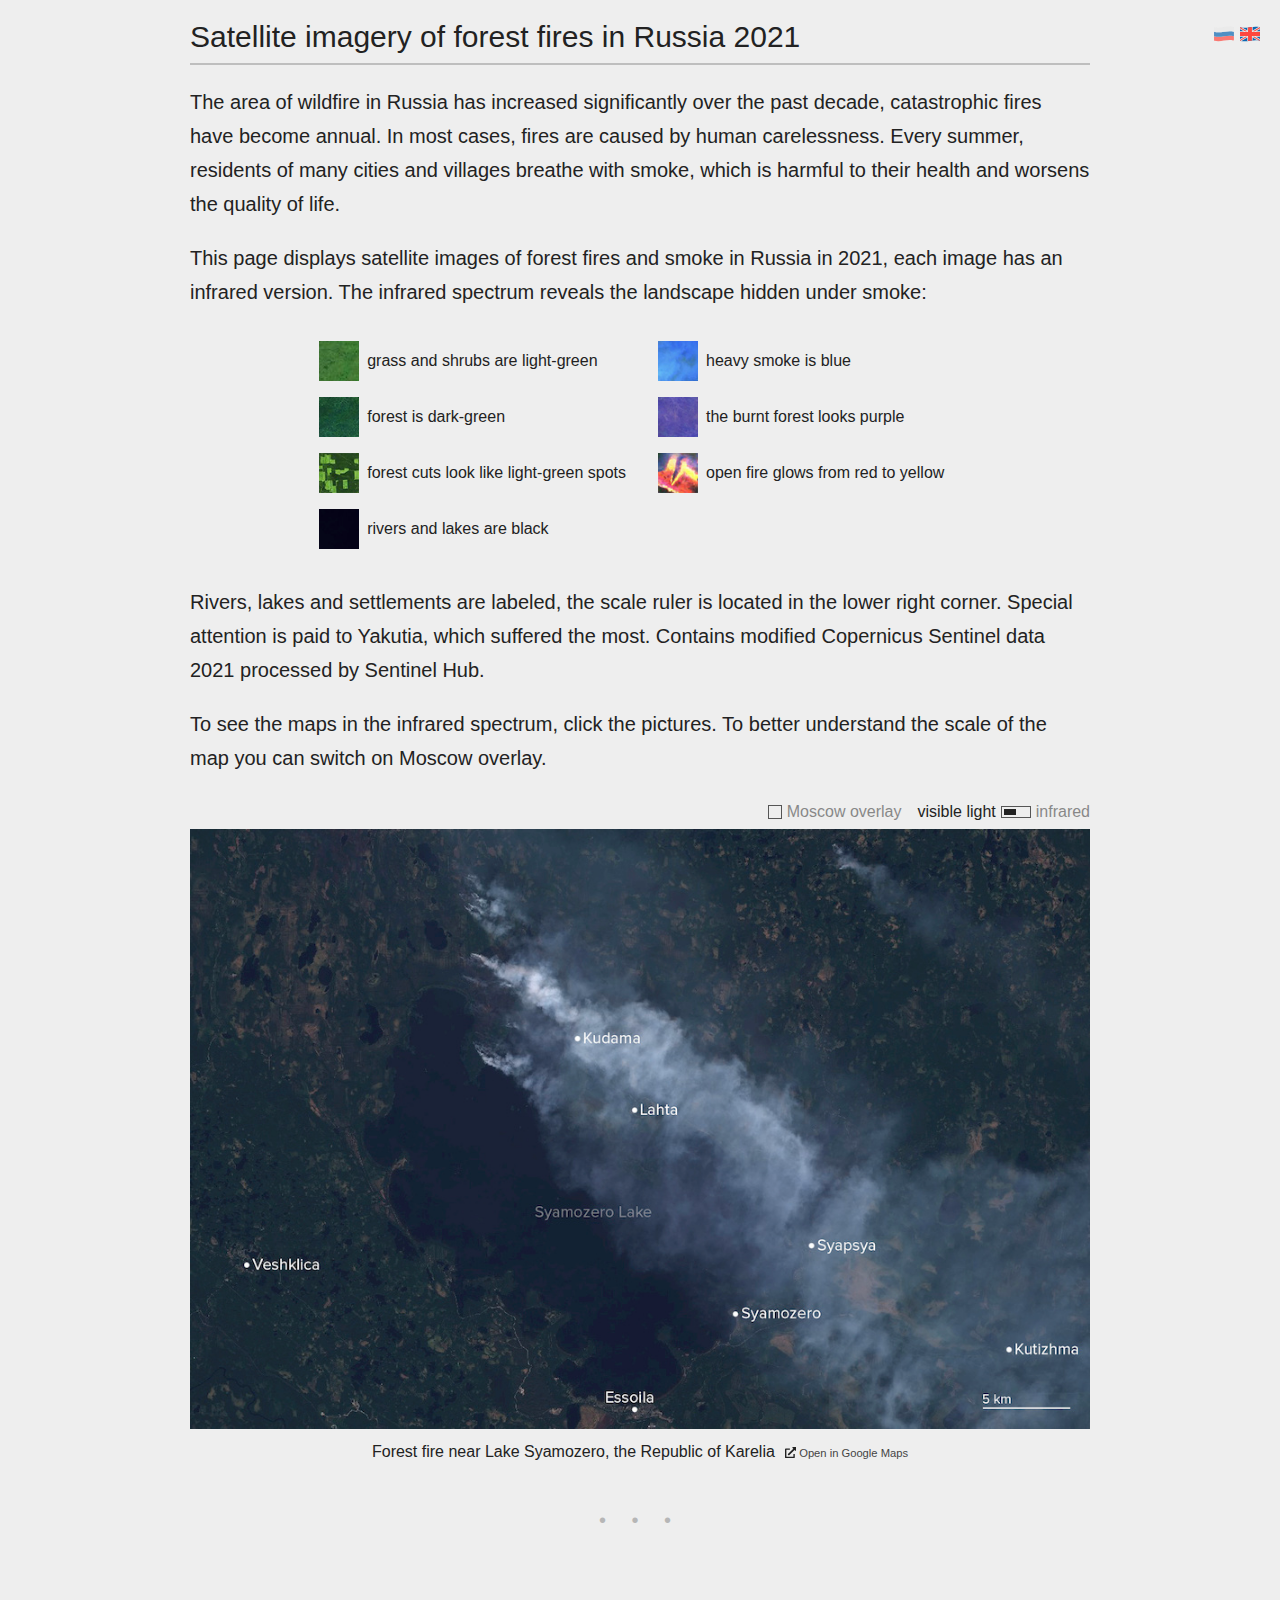
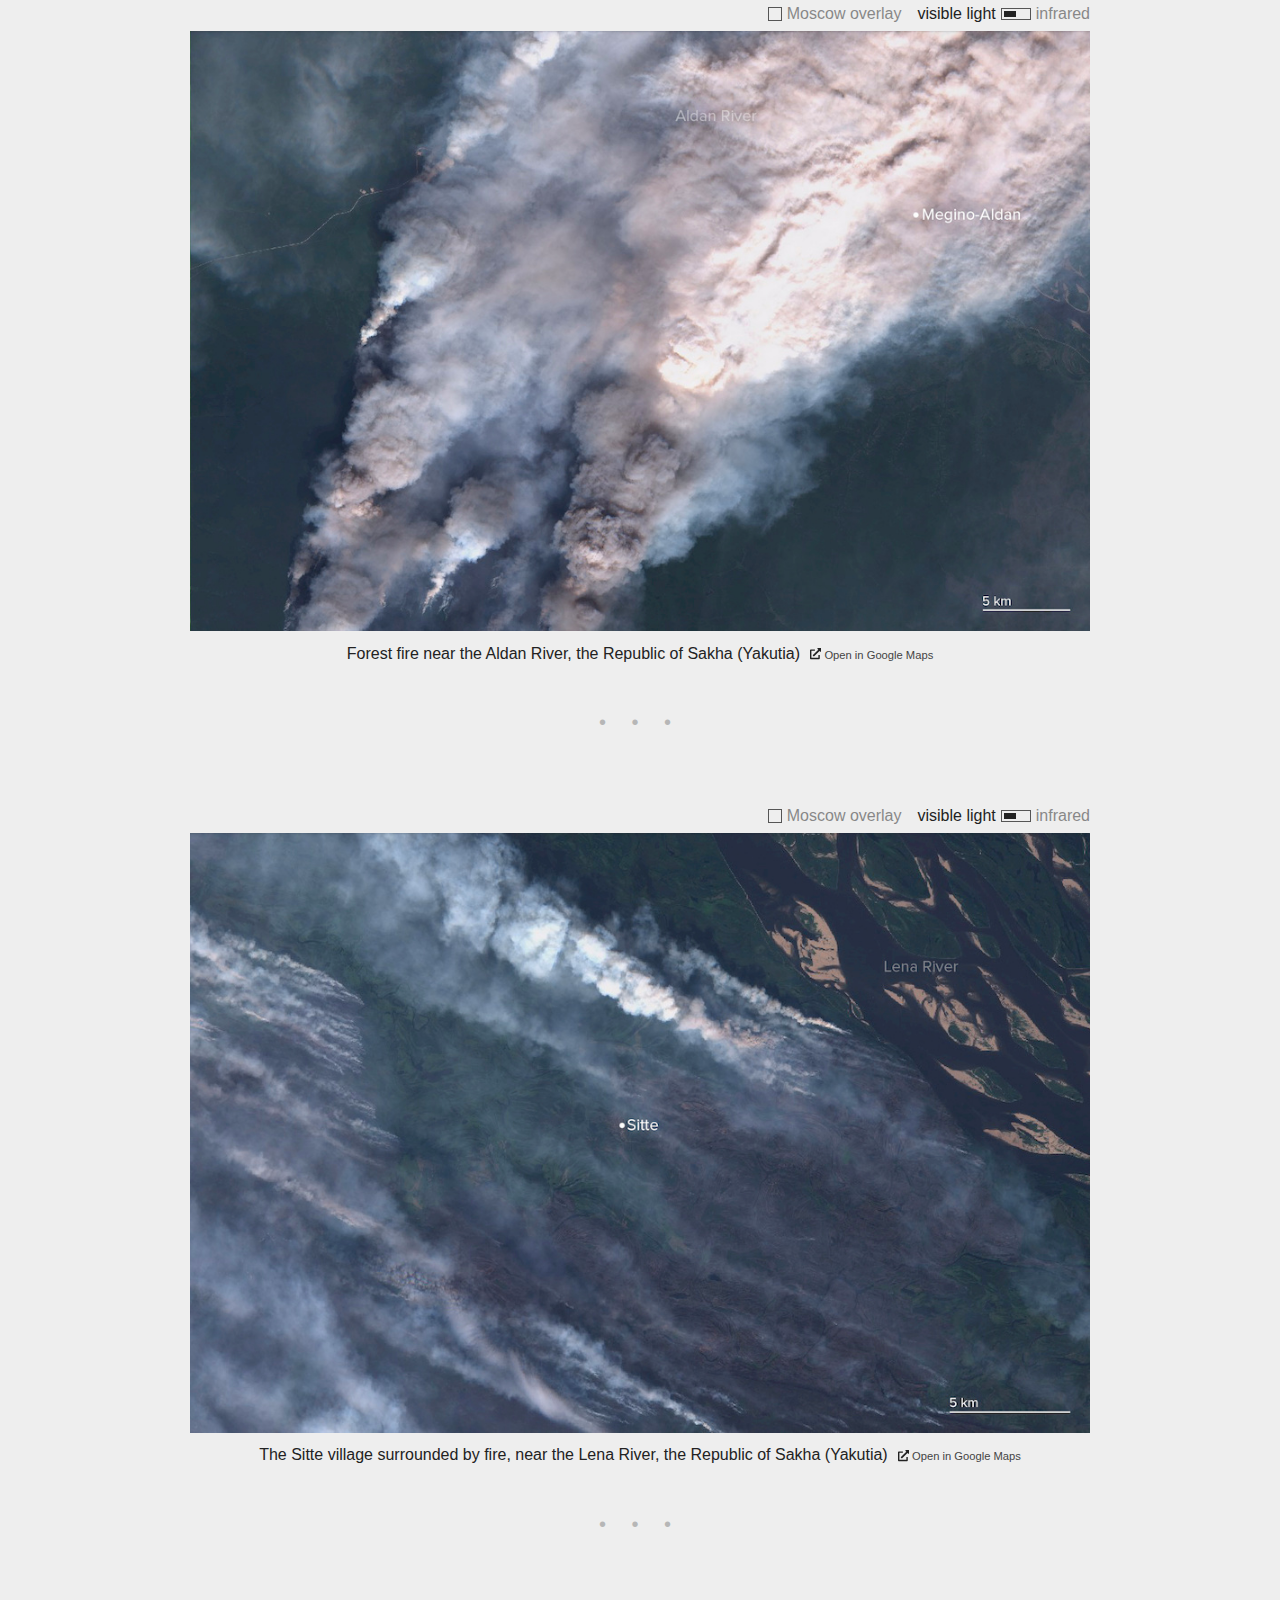
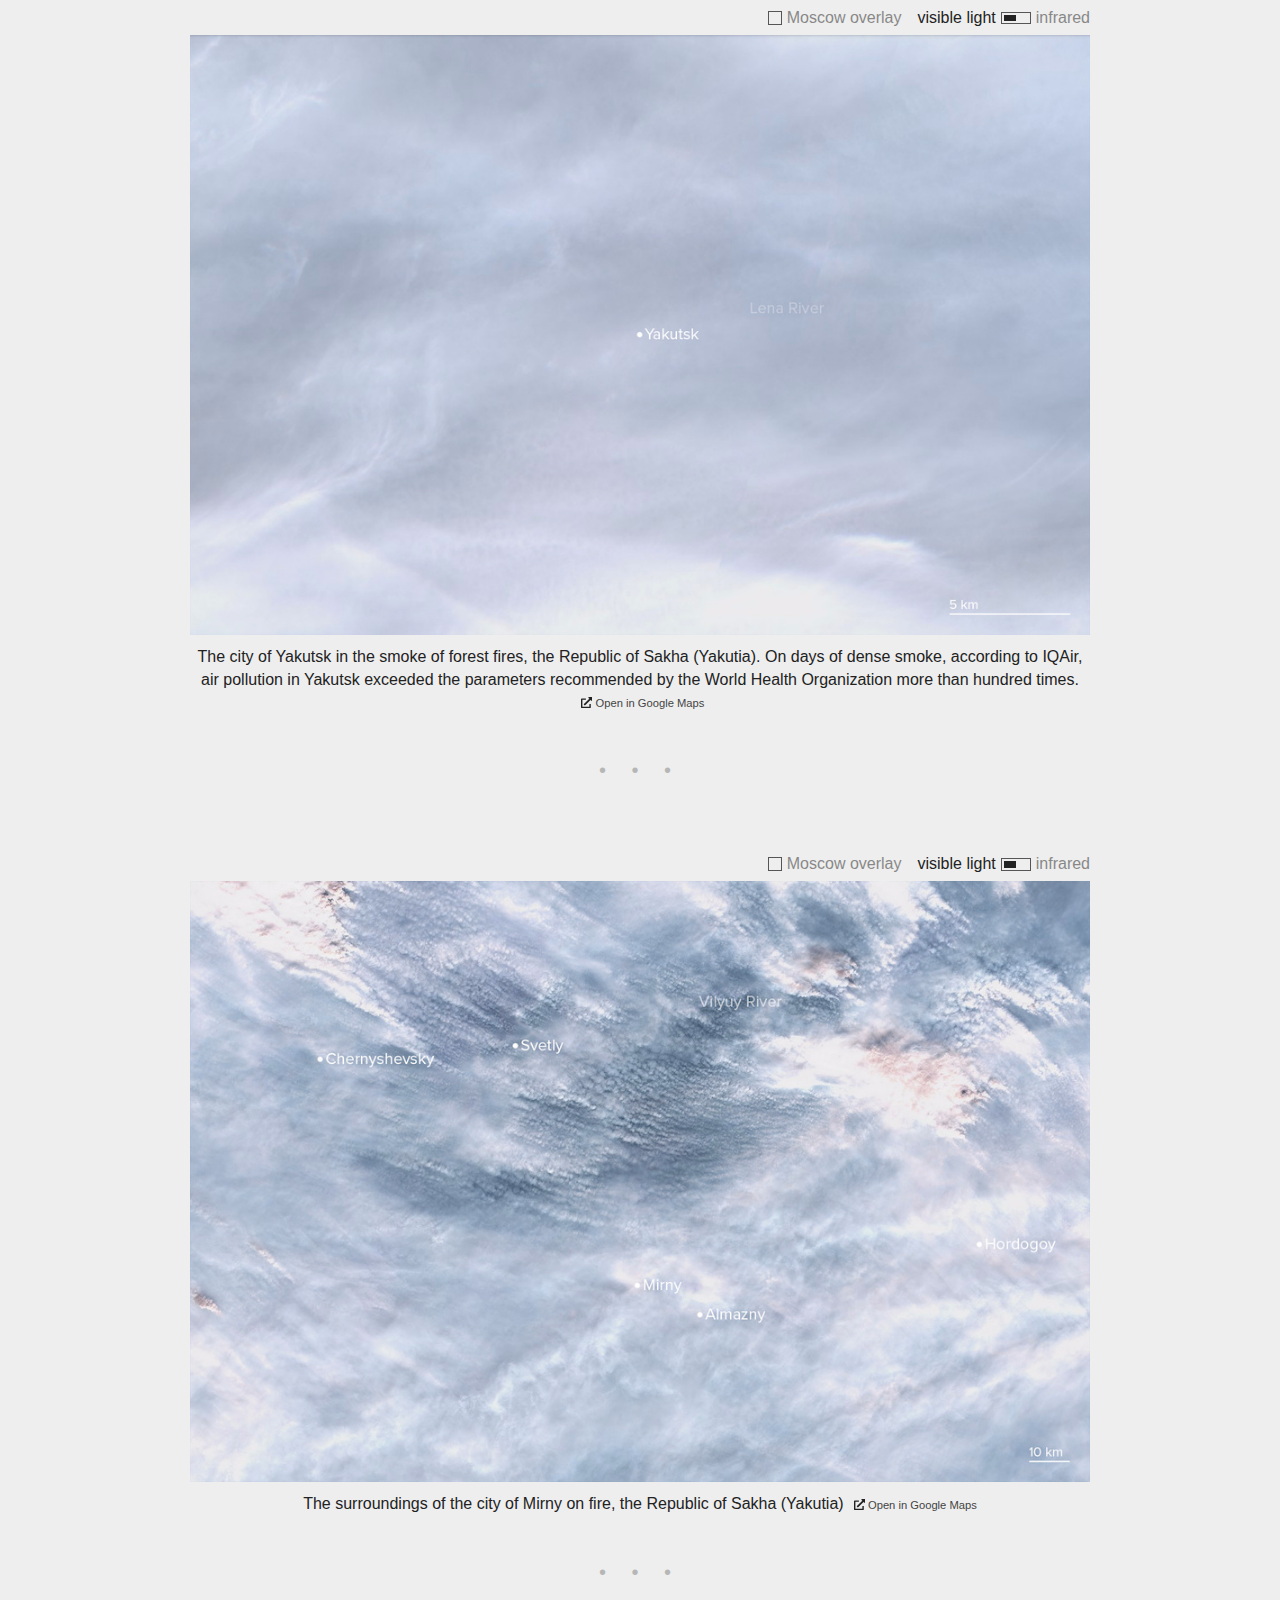
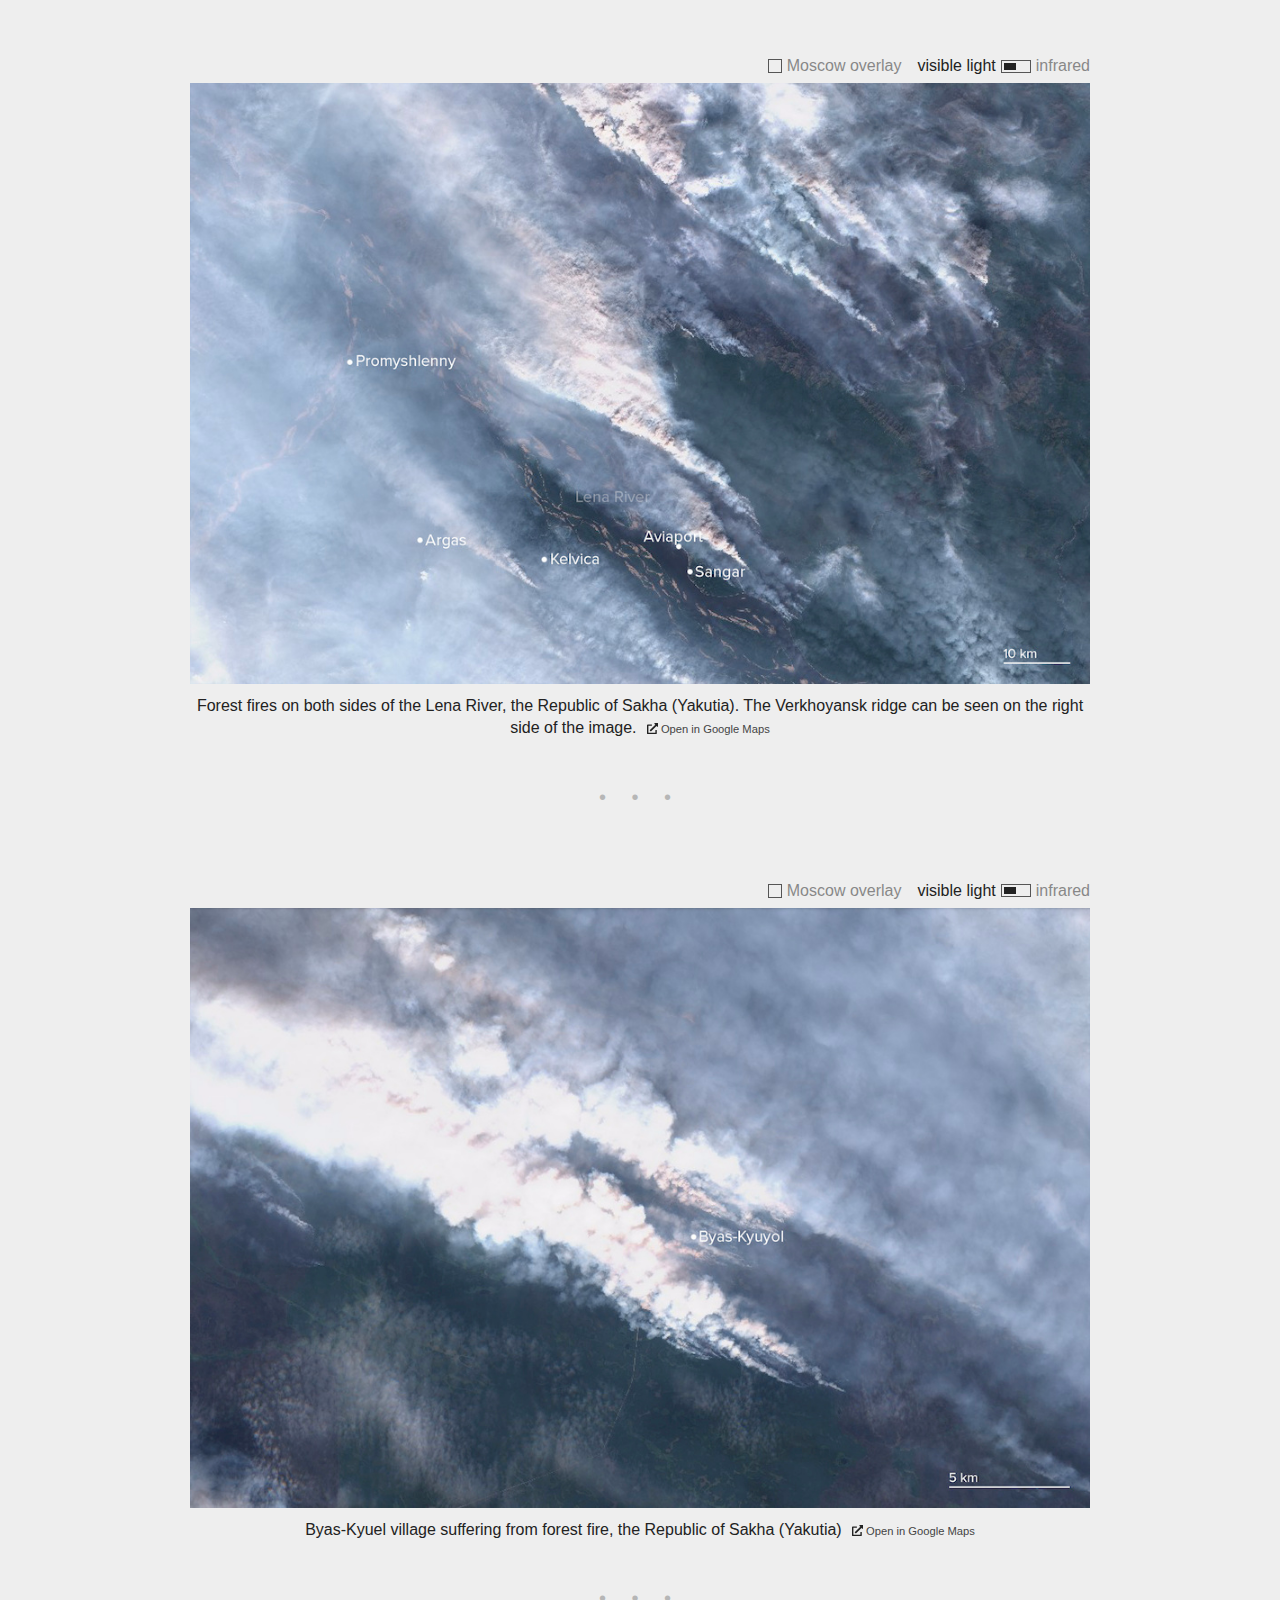
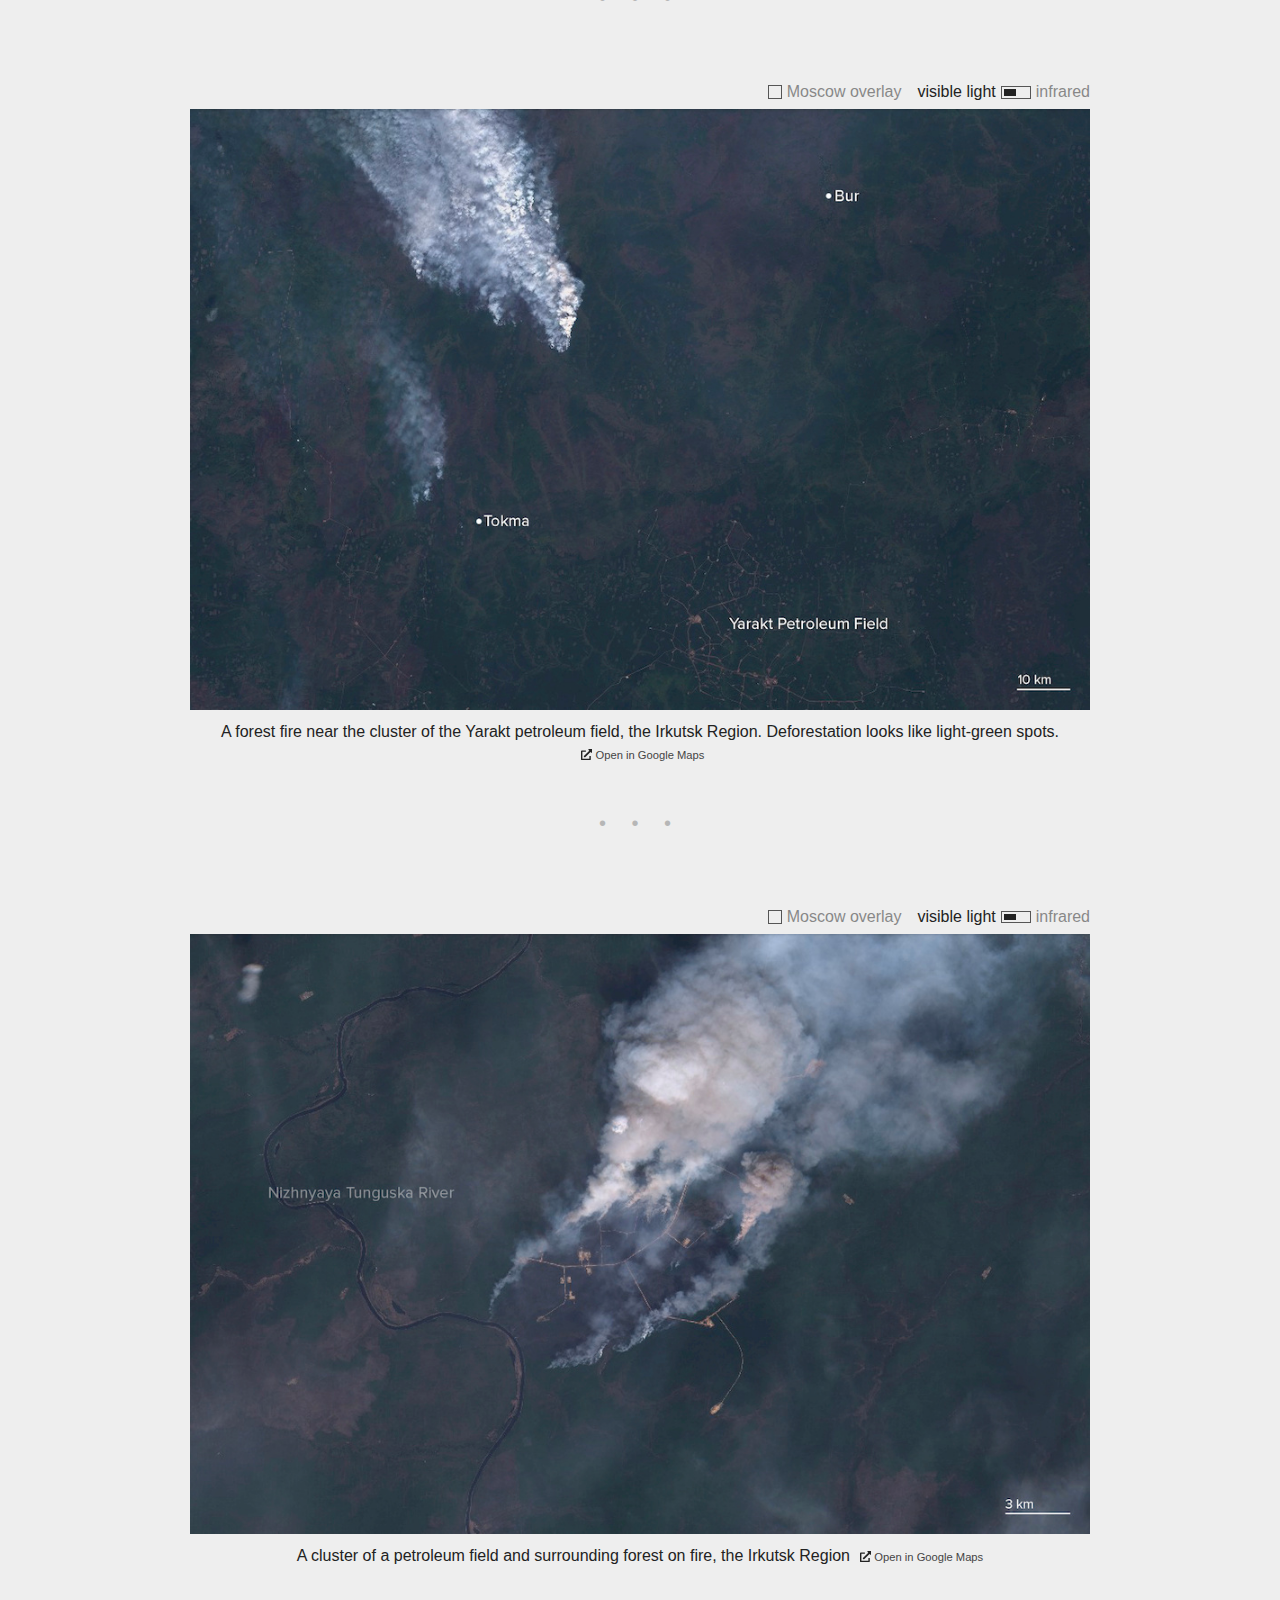
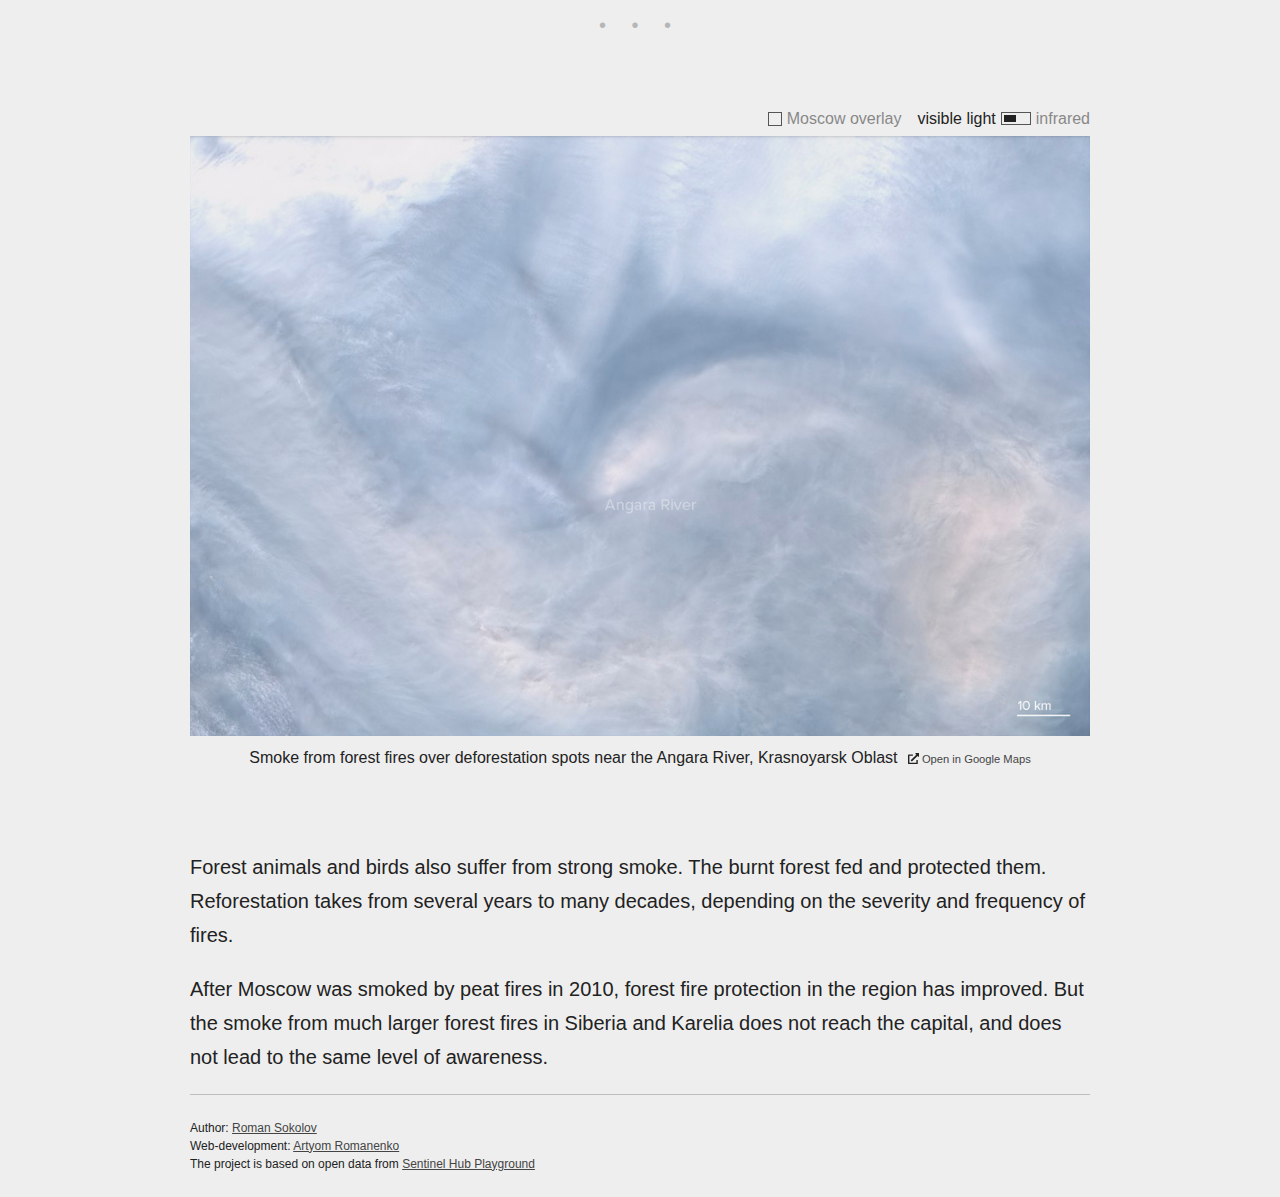
==== russia/index.html @ 3b2ad20a "moved all into /russia" ====
<!DOCTYPE html>
<html>
<head>
	<meta charset=utf-8>
	<meta name='viewport' content='width=device-width, initial-scale=1'>
	<title>Satellite imagery of forest fire in Russia 2021 by Roman Sokolov</title>
	<link rel=stylesheet type=text/css href=style.css>
	<link rel=icon href=/images/favicon.png type=image/x-icon />
	<script src=scripts.js></script>
	<svg class=hidden xmlns=http://www.w3.org/2000/svg>
		<defs>
			<!-- viewbox='0 0 512 512' -->
			<g id=icon-ru>
				<path fill=#FF473E d='M1 312.52V413.965C1 421.216 5.94 427.553 12.981 429.283C172.144 468.389 331.307 385.744 490.47 421.249C500.3 423.442 509.619 415.918 509.619 405.846V312.52C340.079 264.196 170.54 360.844 1 312.52V312.52Z'/>
				<path fill=#0B67B2 d='M1 198.935V312.521C170.54 360.845 340.079 264.197 509.619 312.521V198.935C340.079 150.611 170.54 247.259 1 198.935Z'/>
				<path fill=#E8E8E8 d='M1 101.194V198.935C170.54 247.259 340.079 150.611 509.619 198.935V93.0751C509.619 85.8241 504.679 79.4871 497.638 77.7571C338.475 38.6511 179.312 121.296 20.149 85.7911C10.319 83.5991 1 91.1221 1 101.194Z'/>
			</g>
			<g id=icon-en>
				<path fill=#0B67B2 d='M494.7 78.5C335.2 41.4 175.7 124 16.1 86.8C7.2 84.8 0 89.9 0 98.8V413.2C0 422.1 7.2 431.4 16.1 433.5C175.6 470.6 335.1 388 494.7 425.2C503.6 427.3 510.8 422.2 510.8 413.3V98.9C510.8 89.9 503.6 80.6 494.7 78.5Z'/>
				<path fill=#FF473E d='M510.8 98.8C510.8 89.9 503.6 80.6 494.7 78.5C493.7 78.3 492.6 78 491.6 77.8L313.9 186V74.8C274.9 79.5 235.9 85.9 196.9 90.6V184.8L45 92.3C35.4 90.9 25.8 89.1 16.1 86.8C7.2 84.8 0 89.9 0 98.8V119.6L128 197.5H0V314.5H133.9L0 396V413.2C0 422.1 7.2 431.4 16.1 433.5C19.1 434.2 22.1 434.8 25 435.4L196.8 330.7V437.1C235.8 432.4 274.8 426 313.8 421.3V329.4L460.7 419C472 420.5 483.3 422.5 494.6 425.2C503.5 427.3 510.7 422.2 510.7 413.3V394.9L378.8 314.6H510.7V197.6H384.7L510.7 120.9C510.8 113.4 510.8 106.1 510.8 98.8V98.8Z'/>
				<path fill=#E8E8E8 d='M412.9 323.5L510.8 383.1V406.5L374.5 323.5H323.2L487.5 423.6C470.9 420.1 454.2 417.9 437.6 416.6L322.9 346.8V420.4C316.9 421.1 310.9 421.8 304.9 422.6V305.6H510.8V323.6H412.9V323.5ZM187.9 438.3C193.9 437.6 199.9 436.9 205.9 436.1V305.5H0V323.5H99.9L0 384.3V407.7L138.3 323.5H187.9V324.5L11.7 431.8C13.1 432.5 14.6 433.1 16.1 433.5C24 435.3 31.9 436.9 39.8 438.2L187.9 348V438.3V438.3ZM0 188.5V206.5H205.9V89.5C199.9 90.3 193.9 91 187.9 91.7V167.7L68.7 95.1C51.5 93.6 34.3 91.1 17.1 87.1L183.6 188.5H132.3L0 107.9V131.3L94 188.5H0ZM322.9 73.7C316.9 74.4 310.9 75.1 304.9 75.9V206.5H510.8V188.5H418.8L510.8 132.5V109.1L380.4 188.5H329.1L502.8 82.7C500.4 80.7 497.7 79.2 494.7 78.5C488.8 77.1 483 76 477.1 74.9L322.9 168.8V73.7Z'/>
			</g>
			<g id=icon-open>
				<path d='M432 320H400C395.757 320 391.687 321.686 388.686 324.686C385.686 327.687 384 331.757 384 336V448H64V128H208C212.243 128 216.313 126.314 219.314 123.314C222.314 120.313 224 116.243 224 112V80C224 75.7565 222.314 71.6869 219.314 68.6863C216.313 65.6857 212.243 64 208 64H48C35.2696 64 23.0606 69.0571 14.0589 78.0589C5.05713 87.0606 0 99.2696 0 112L0 464C0 476.73 5.05713 488.939 14.0589 497.941C23.0606 506.943 35.2696 512 48 512H400C412.73 512 424.939 506.943 433.941 497.941C442.943 488.939 448 476.73 448 464V336C448 331.757 446.314 327.687 443.314 324.686C440.313 321.686 436.243 320 432 320ZM488 0H360C338.63 0 327.95 25.91 343 41L378.73 76.73L135 320.37C132.763 322.6 130.987 325.249 129.776 328.166C128.565 331.084 127.941 334.211 127.941 337.37C127.941 340.529 128.565 343.656 129.776 346.574C130.987 349.491 132.763 352.14 135 354.37L157.67 377C159.9 379.237 162.549 381.013 165.466 382.224C168.384 383.435 171.511 384.059 174.67 384.059C177.829 384.059 180.956 383.435 183.874 382.224C186.791 381.013 189.44 379.237 191.67 377L435.28 133.32L471 169C486 184 512 173.5 512 152V24C512 17.6348 509.471 11.5303 504.971 7.02944C500.47 2.52856 494.365 0 488 0V0Z'/>
			</g>
		</defs>
	</svg>
</head>
<body>
	<menu class=lang>
		<a href='#ru' title='По-русски'>
			<svg class=icon viewbox='0 0 512 512'>
				<use xlink:href=#icon-ru></use>
			</svg>
		</a>
		<a href='#en' title='In English'>
			<svg class=icon viewbox='0 0 512 512'> 
				<use xlink:href=#icon-en></use>
			</svg>
		</a>
	</menu>
	<section class=text>
		<h1 class=en>Satellite imagery of forest fires in Russia 2021</h1>
		<p class=en>
			The area of wildfire in Russia has increased significantly over the past decade, catastrophic fires have become annual.
			In most cases, fires are caused by human carelessness.
			Every summer, residents of many cities and villages breathe with smoke, which is harmful to their health and worsens the quality of life.
		</p>
		<p class=en>
			This page displays satellite images of forest fires and smoke in Russia in 2021, each image has an infrared version.
			The infrared spectrum reveals the landscape hidden under smoke:
		</p>
		<h1 class=ru>Спутниковые снимки лесных пожаров в России 2021</h1>
		<p class=ru>
			Площадь лесных пожаров в России существенно увеличилась за последнее десятилетие, катастрофические пожары стали ежегодными.
			В большинстве случаев, причиной возгораний является легкомысленность человека.
			Каждое лето жителям многих городов и деревень приходится вдыхать дым, который наносит вред здоровью и снижает качество их жизни.
		</p>
		<p class=ru>
			Ниже представлены спутниковые снимки лесных пожаров и задымлений в 2021 году, каждый снимок имеет инфракрасную версию.
			Инфракрасный спектр позволяет увидеть ландшафт, скрытый под дымом:
		</p>		
		<legend>
			<div class=container>
				<div class=columns>
					<div>
						<img src='images/legend/grass.png'>
						<span class=en>grass and shrubs are light-green</span>
						<span class=ru>трава и кустарник — светло-зелёные</span>
					</div>
					<div>
						<img src='images/legend/forest.png'>
						<span class=en>forest is dark-green</span>
						<span class=ru>лес — тёмно-зелёный</span>
					</div>
					<div>
						<img src='images/legend/cuts.png'>
						<span class=en>forest cuts look like light-green spots</span>
						<span class=ru>вырубки выглядят как светло-зелёные пятна</span>
					</div>
					<div>
						<img src='images/legend/water.png'>
						<span class=en>rivers and lakes are black</span>
						<span class=ru>реки и озёра — чёрные</span>
					</div>
					<div>
						<img src='images/legend/smoke.png'>
						<span class=en>heavy smoke is blue</span>
						<span class=ru>плотный дым — синий</span>
					</div>
					<div>
						<img src='images/legend/burned.png'>
						<span class=en>the burnt forest looks purple</span>
						<span class=ru>сгоревший лес — фиолетовый</span>
					</div>
					<div>
						<img src='images/legend/fire.png'>
						<span class=en>open fire glows from red to yellow</span>
						<span class=ru>огонь — от алого до жёлтого</span>
					</div>
				</div>
			</div>
		</legend>
	</section>
	<section class=text>
		<p class=en>
			Rivers, lakes and settlements are labeled, the scale ruler is located in the lower right corner.
			Special attention is paid to Yakutia, which suffered the most.
			Contains modified Copernicus Sentinel data 2021 processed by Sentinel Hub.
		</p>
		<p class=en>
			To see the maps in the infrared spectrum, click the pictures. To better understand the scale of the map you can switch on Moscow overlay.
		</p>
		<p class=ru>
			Проект основан на модифицированной информации Copernicus Sentinel data 2021 обработанной при помощи Sentinel Hub.
			На снимках подписаны реки, озёра и населенные пункты, в нижнем правом углу расположена линейка масштаба.
			Особое внимание в подборке уделено Якутии, наиболее пострадавшей от лесных пожаров. 
		</p>
		<p class=ru>
			Для просмотра снимка в инфракрасном спектре нажмите на изображение. Чтобы лучше понять масштаб карты вы можете включить сравнение с Москвой.
		</p>
	</section>
	<section class=pictures>
		<script type='template' id=tplPicture>
			<figure>
				<div class=picture-header>
					<div class='picture-toggle moscow-overlay'>
						<span class='toggle checkbox'>
							<span></span>
						</span>
						<label class='ru'>
							<span class=hide-on-mobile>сравнить с Москвой</span>
							<span class=show-on-mobile>Москва</span>
						</label>
						<label class='en'>Moscow overlay</label>
					</div>
					<div class='picture-toggle type-selector'>
						<label class='ru normal'>видимый свет</label>
						<label class='en normal'>visible light</label>
						<span class=toggle>
							<span></span>
						</span>
						<label class='ru ir'>инфракрасный</label>
						<label class='en ir'>infrared</label>
					</div>
				</div>
				<div class=picture-set>
					<div class='moscow _moscow_scale_'></div>
					<img class='ru normal' 
						srcset='images/ru/1k/_pic_.jpg 1000w,
								images/ru/2k/_pic_.jpg 2000w'
						sizes='(max-width: 1299px) 1000px, (min-width: 1300px) 2000px'
						src='images/ru/1k/_pic_.jpg'
						title='Кликните, чтобы переключить в ИК-диапазон'>
					<img class='ru ir' 
						srcset='images/ru/1k/_picir_.jpg 1000w,
								images/ru/2k/_picir_.jpg 2000w'
						sizes='(max-width: 1299px) 1000px, (min-width: 1300px) 2000px'
						src='images/ru/1k/_picir_.jpg'
						title='Кликните, чтобы переключить в диапазон видимого света'>
					<img class='en normal' 
						srcset='images/en/1k/_pic_.jpg 1000w,
								images/en/2k/_pic_.jpg 2000w'
						sizes='(max-width: 1299px) 1000px, (min-width: 1300px) 2000px'
						src='images/en/1k/_pic_.jpg'
						title='Click to switch to IR mode'>
					<img class='en ir' 
						srcset='images/en/1k/_picir_.jpg 1000w,
								images/en/2k/_picir_.jpg 2000w'
						sizes='(max-width: 1299px) 1000px, (min-width: 1300px) 2000px'
						src='images/en/1k/_picir_.jpg'
						title='Click to switch to visible light mode'>
				</div>
				<figcaption class=ru>
					<span>_descru_</span>
					<small class=map-link>
						<a href=_gmap_link_ class=clear title='Открыть в Google Maps' target=_blank>
							<svg viewbox='0 0 512 512' class='icon text-colored'><use xlink:href=#icon-open></use></svg>
							Открыть в Google Картах
						</a>
					</small>
				</figcaption>
				<figcaption class=en>
					<span>_descen_</span>
					<small class=map-link>
						<a href=_gmap_link_ class=clear title='Open in Google Maps' target=_blank>
							<svg viewbox='0 0 512 512' class='icon  text-colored'><use xlink:href=#icon-open></use></svg>
							Open in Google Maps
						</a>
					</small>
				</figcaption>
				<hr>
			</figure>
		</script>
	</section>
	<section class=text>
		<p class=en>
			Forest animals and birds also suffer from strong smoke.
			The burnt forest fed and protected them.
			Reforestation takes from several years to many decades, depending on the severity and frequency of fires.
		</p>
		<p class=en>
			After Moscow was smoked by peat fires in 2010, forest fire protection in the region has improved.
			But the smoke from much larger forest fires in Siberia and Karelia does not reach the capital, and does not lead to the same level of awareness.
		</p>
		<p class=ru>
			От сильного задымления также страдают лесные звери и птицы.
			Вместе с лесом они лишаются дома, который кормит и защищает их.
			Восстановление лесов занимает от нескольких лет до многих десятилетий, в зависимости от силы и повторяемости пожаров.
		</p>
		<p class=ru>
			Задымление Москвы из-за торфяных пожаров в 2010 году привело к тому, что лесная пожарная защита в Московской области улучшилась.
			Однако, дым значительно более крупных лесных пожаров в Сибири и Карелии не достигает столицы, и, вследствие, не вызывает настолько же заметного обсуждения.
		</p>
	</section>
	<footer class=text>
		<p class=ru>
			Автор проекта: <a href='https://romansokolov.com' target=_blank>Роман Соколов</a>
		</p>
		<p class=ru>
			Веб-разработка: <a href='https://www.facebook.com/1183992477' targe=_blank>Артём Романенко</a>
		</p>
		<p class=ru>
			Проект основан на открытых данных <a href='https://apps.sentinel-hub.com' target=_blank>Sentinel Hub Playground</a>
		</p>
		<p class=en>
			Author: <a href='https://romansokolov.com' target=_blank>Roman Sokolov</a>
		</p>
		<p class=en>
			Web-development: <a href='https://www.facebook.com/1183992477' targe=_blank>Artyom Romanenko</a>
		</p>
		<p class=en>
			The project is based on open data from <a href='https://apps.sentinel-hub.com' target=_blank>Sentinel Hub Playground</a>
		</p>
	</footer>
</body>
</html>
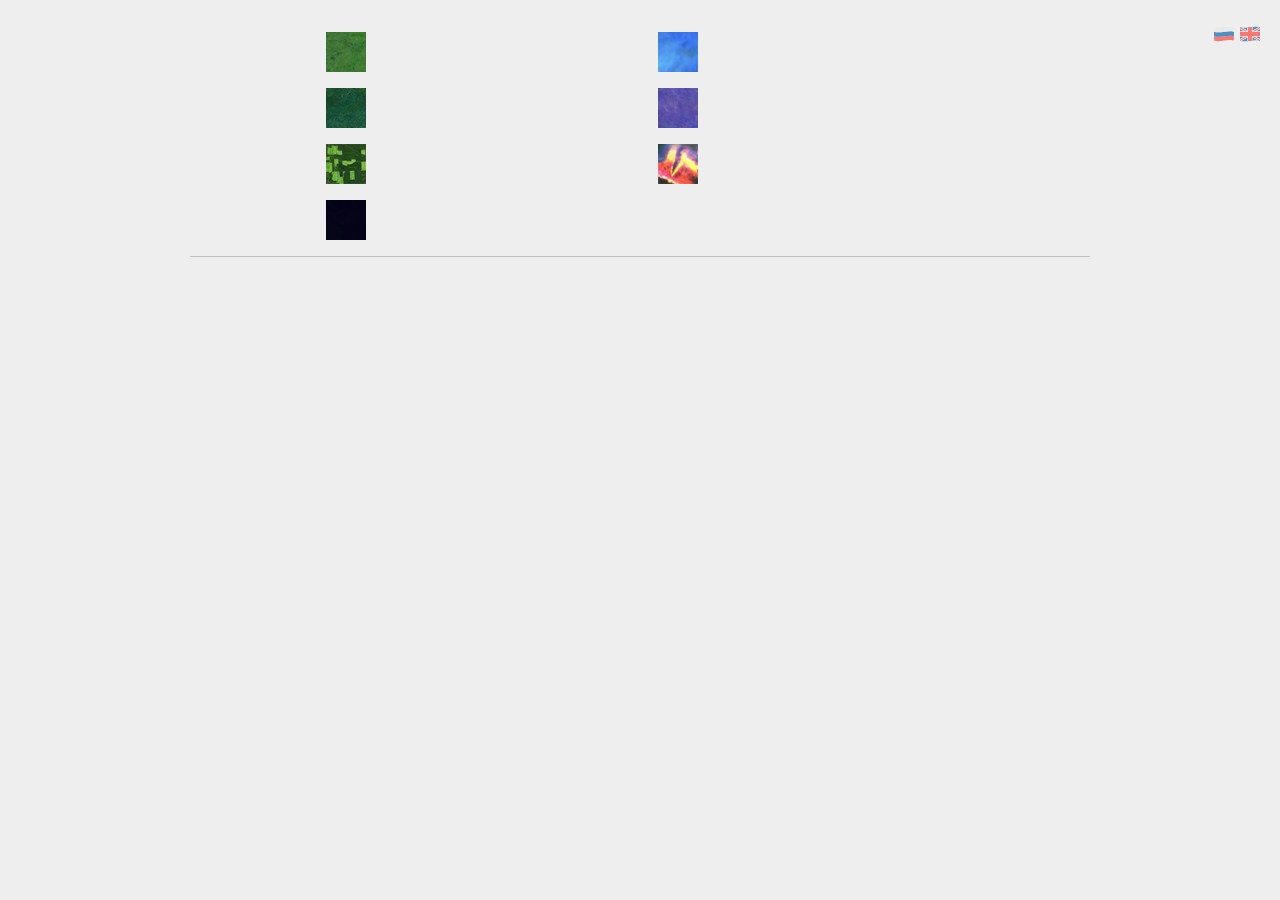
==== commit eeee97dc: "Update index.html" ====
--- a/russia/index.html
+++ b/russia/index.html
@@ -26,6 +26,15 @@
 		</defs>
 	</svg>
 </head>
+<!-- Google tag (gtag.js) -->
+<script async src="https://www.googletagmanager.com/gtag/js?id=G-F2J5BFJZ40"></script>
+<script>
+  window.dataLayer = window.dataLayer || [];
+  function gtag(){dataLayer.push(arguments);}
+  gtag('js', new Date());
+
+  gtag('config', 'G-F2J5BFJZ40');
+</script>
 <body>
 	<menu class=lang>
 		<a href='#ru' title='По-русски'>
@@ -234,4 +243,4 @@
 		</p>
 	</footer>
 </body>
-</html>+</html>
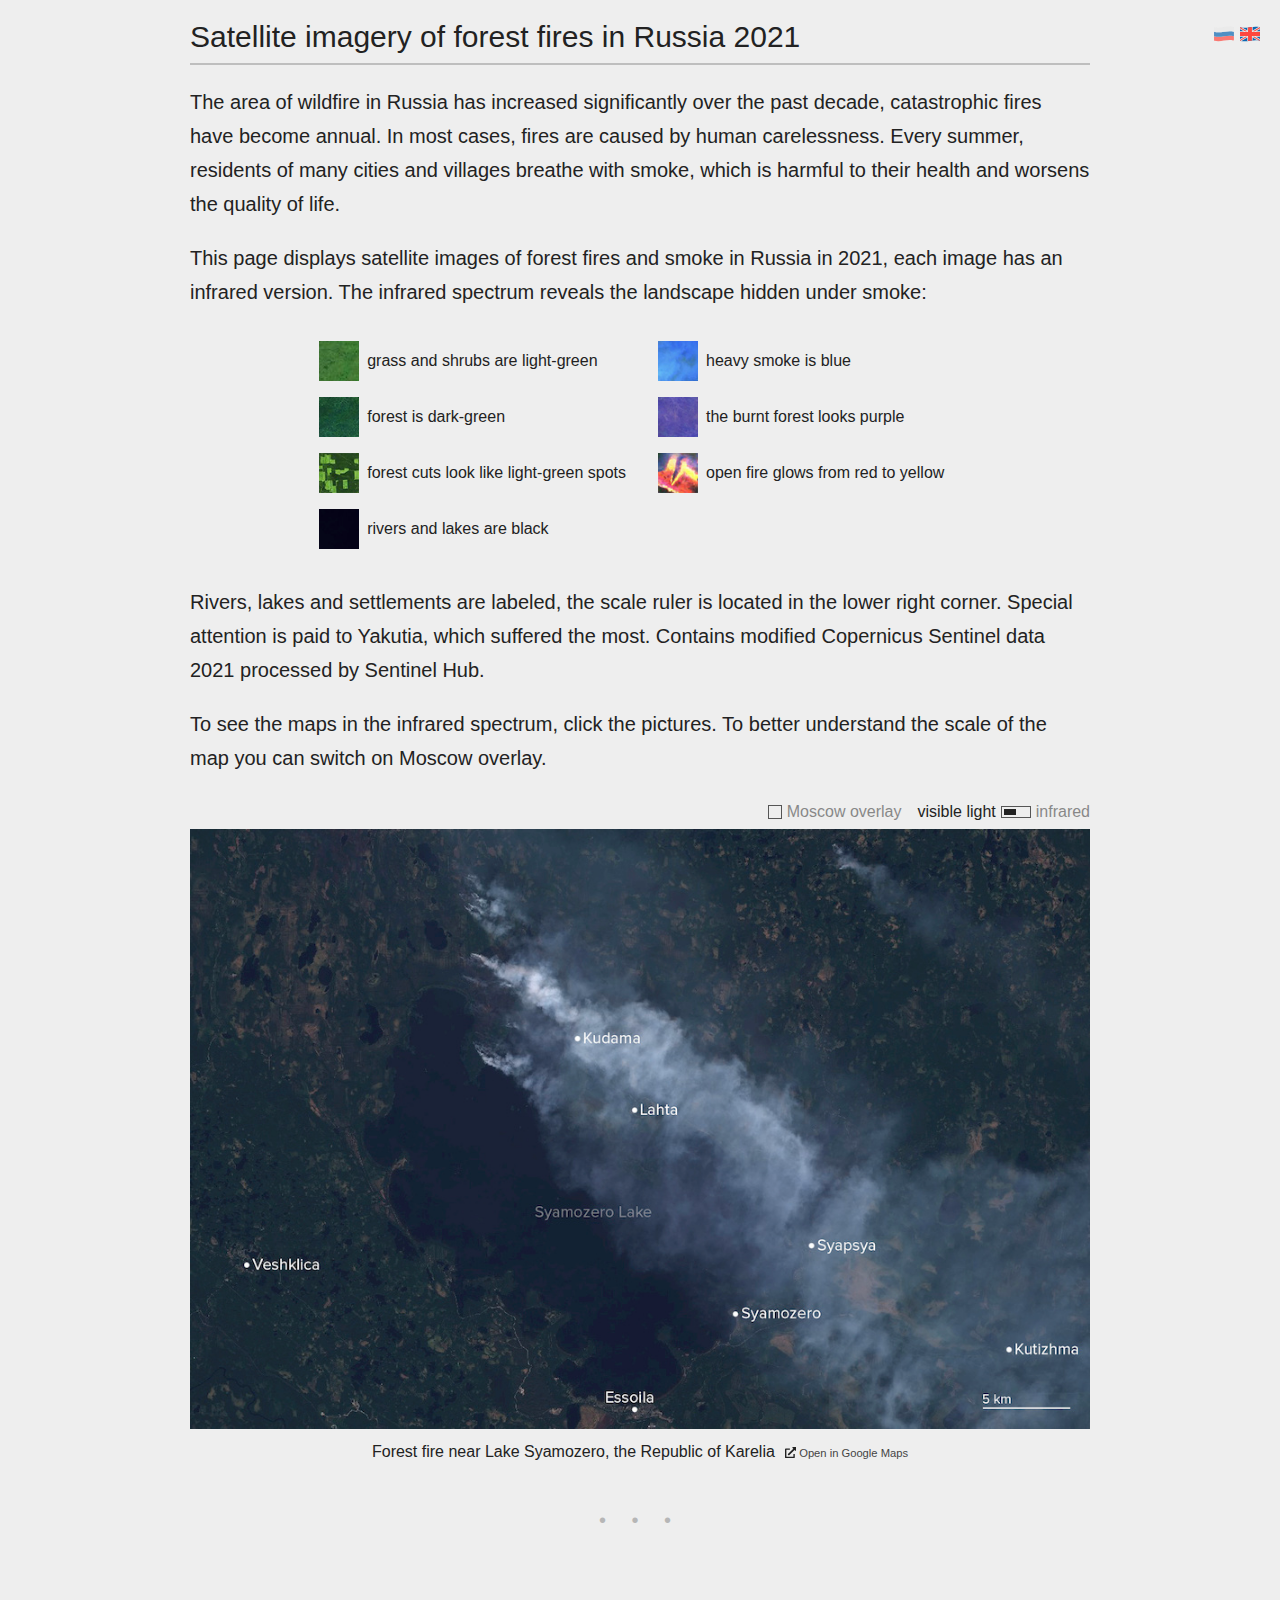
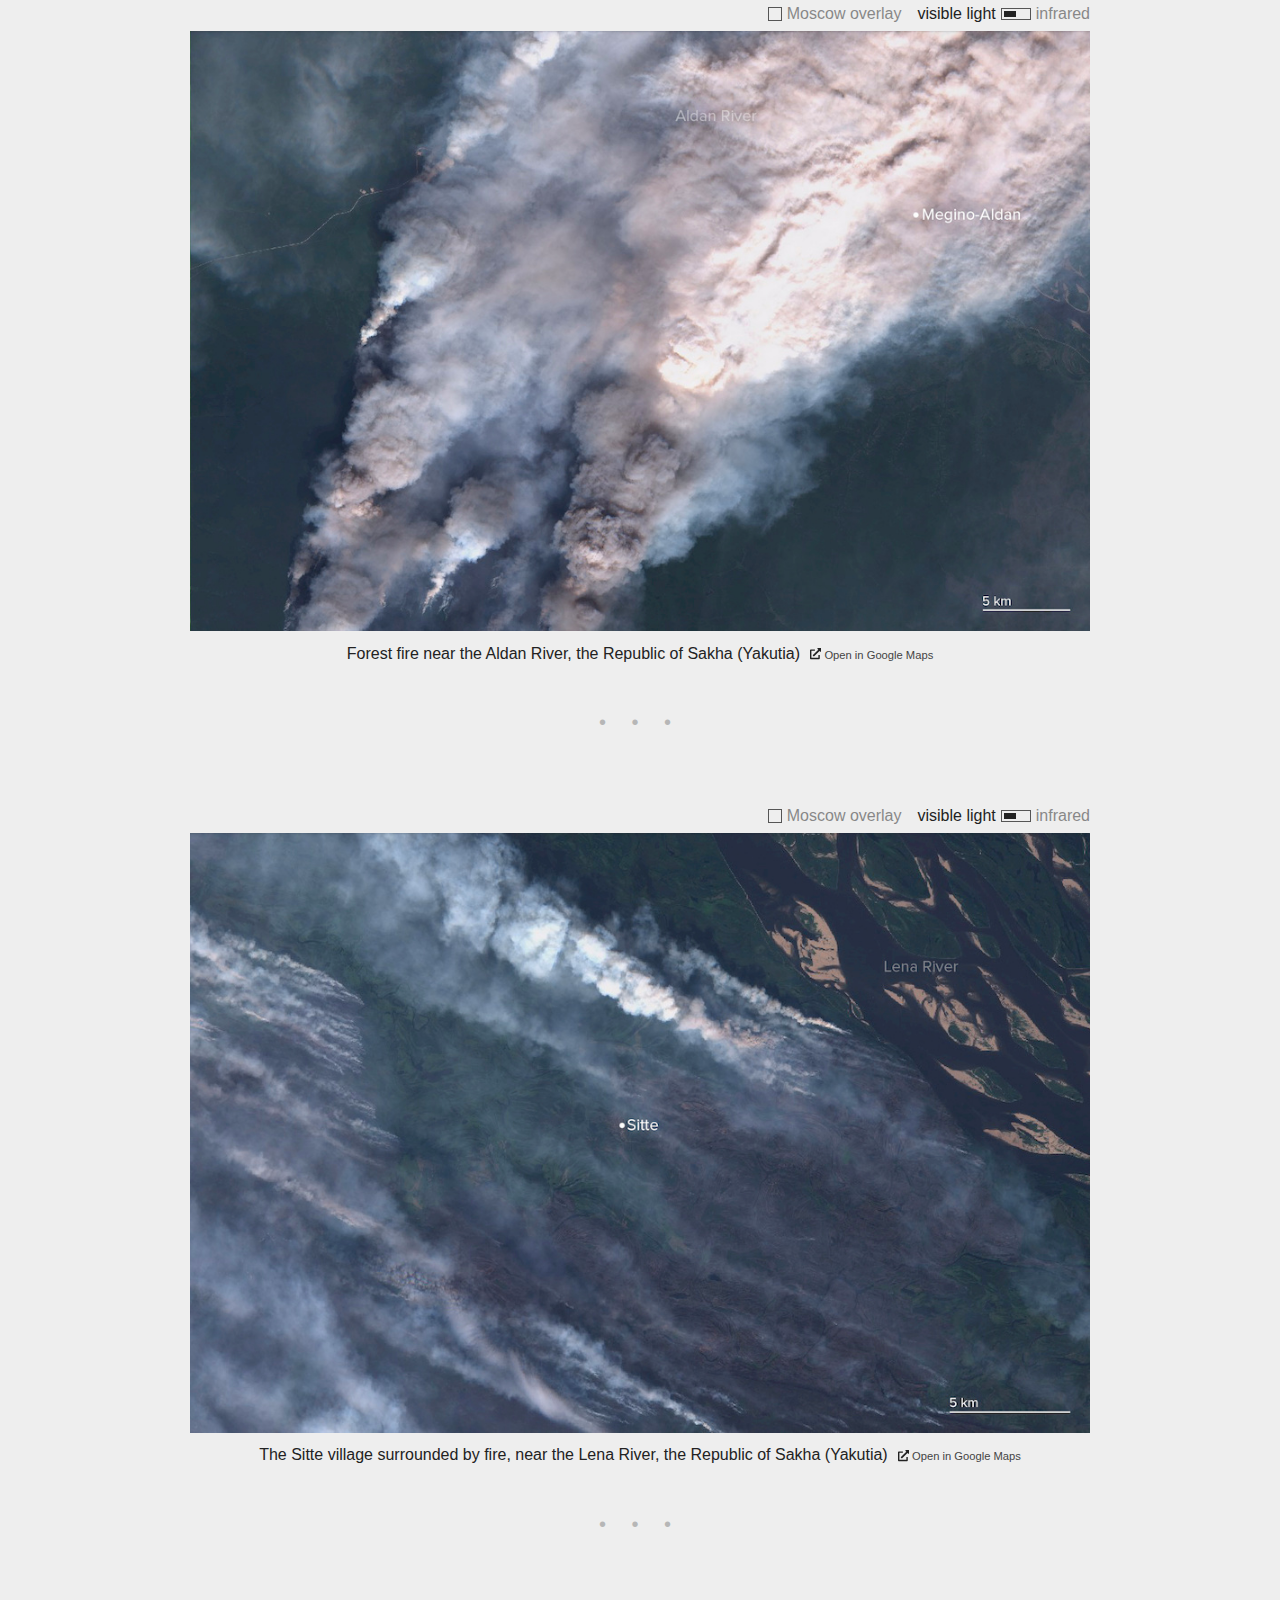
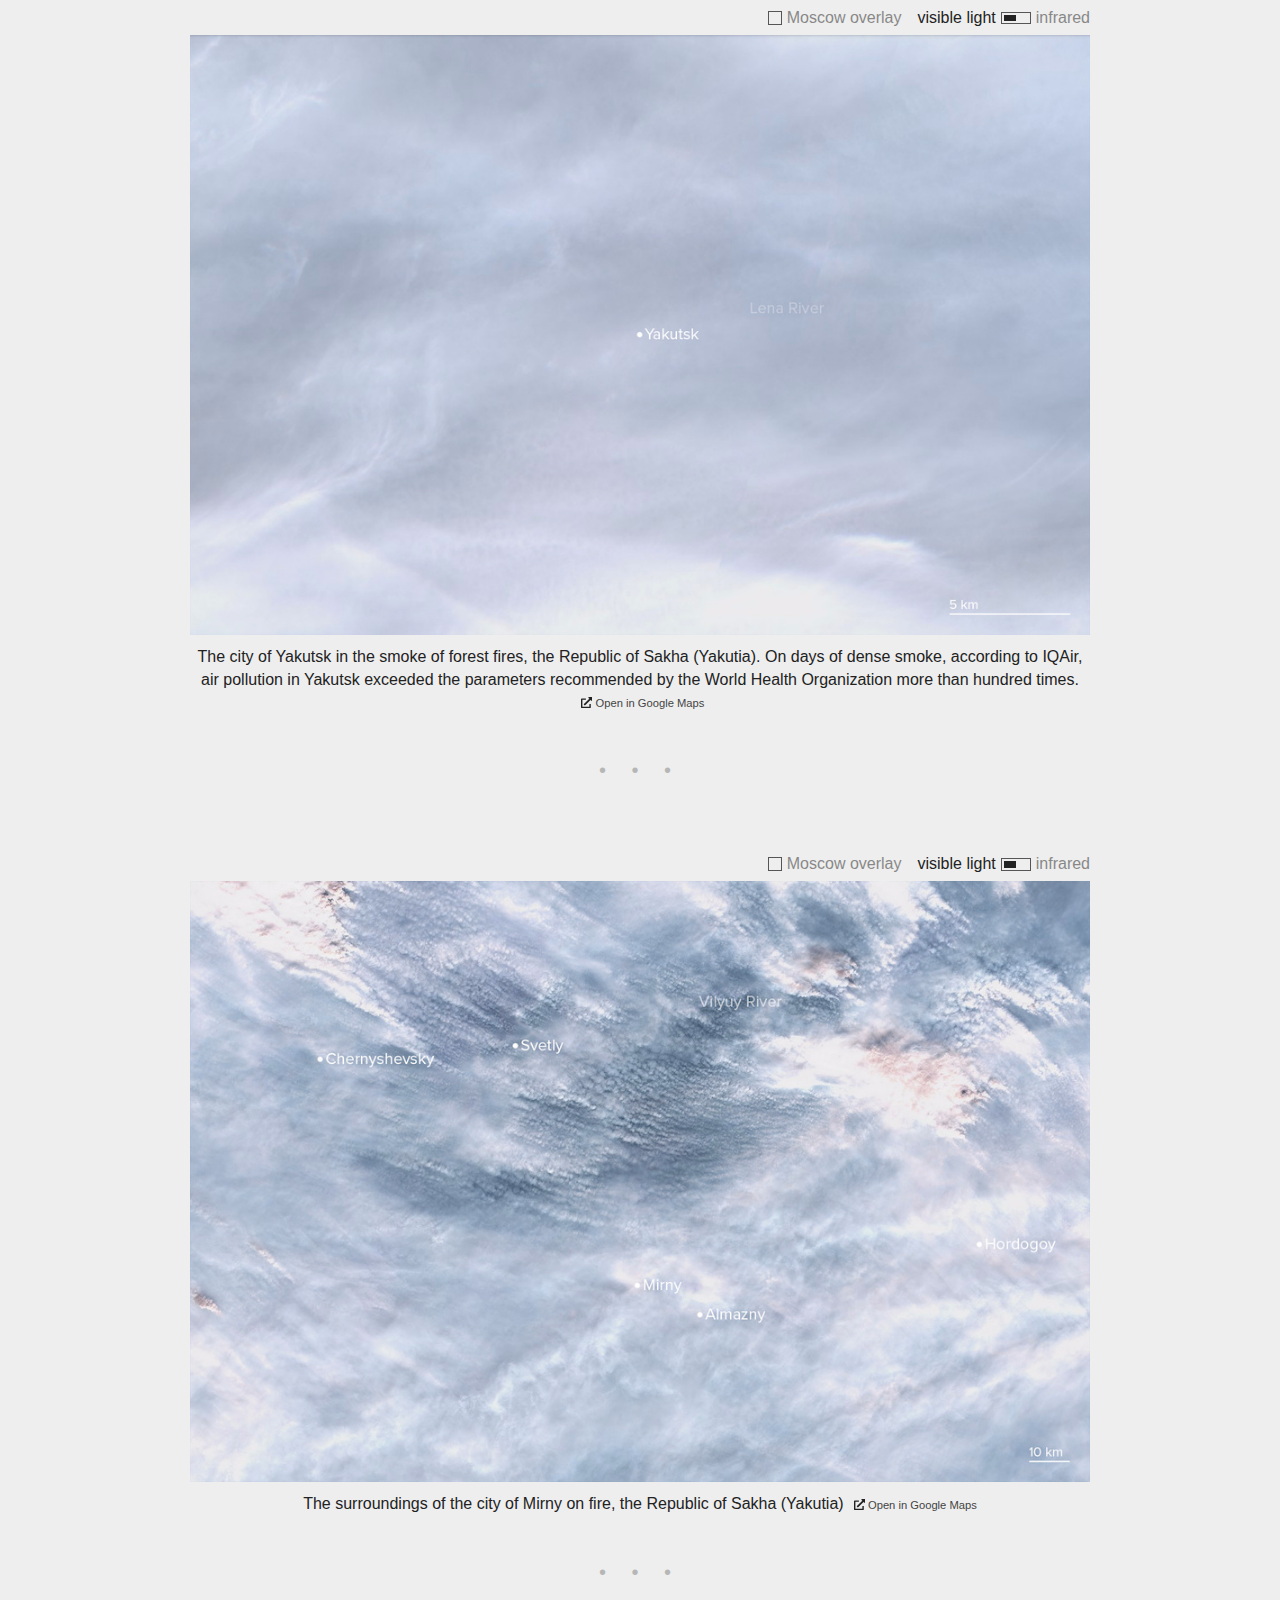
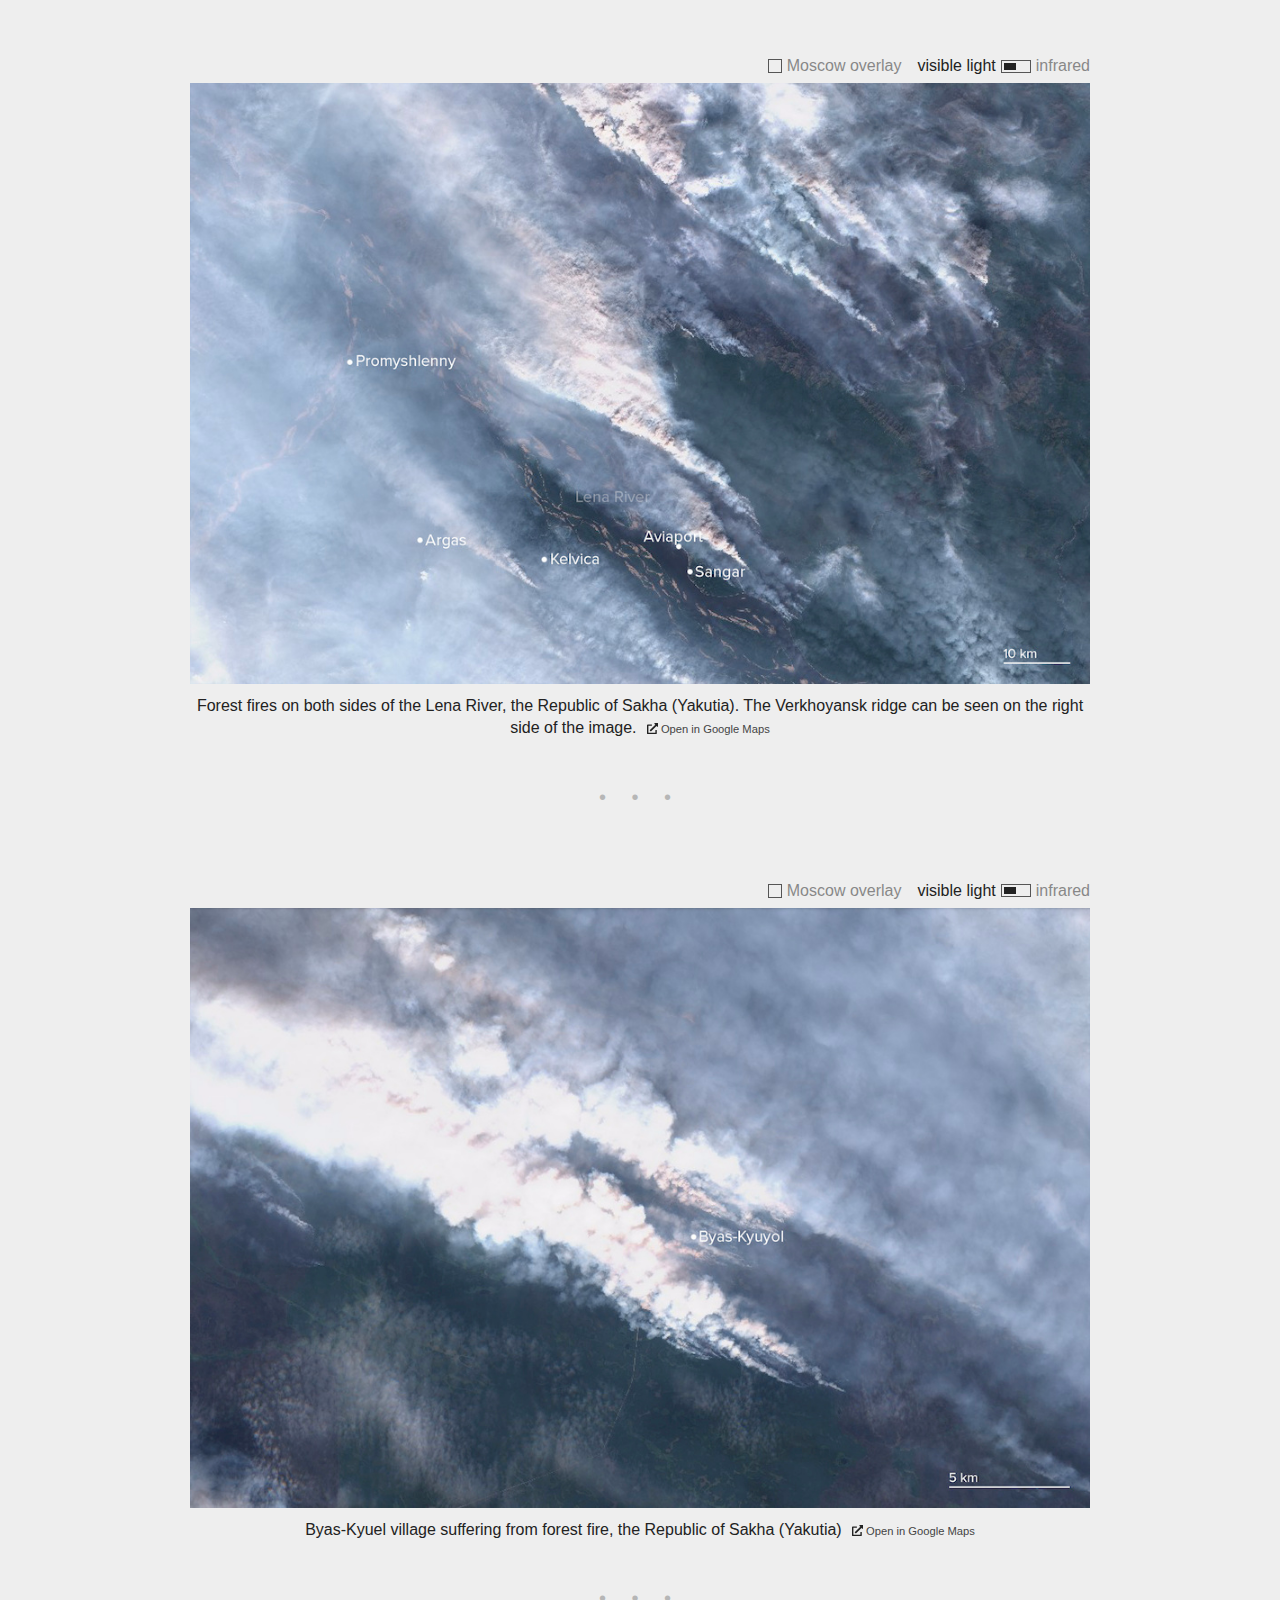
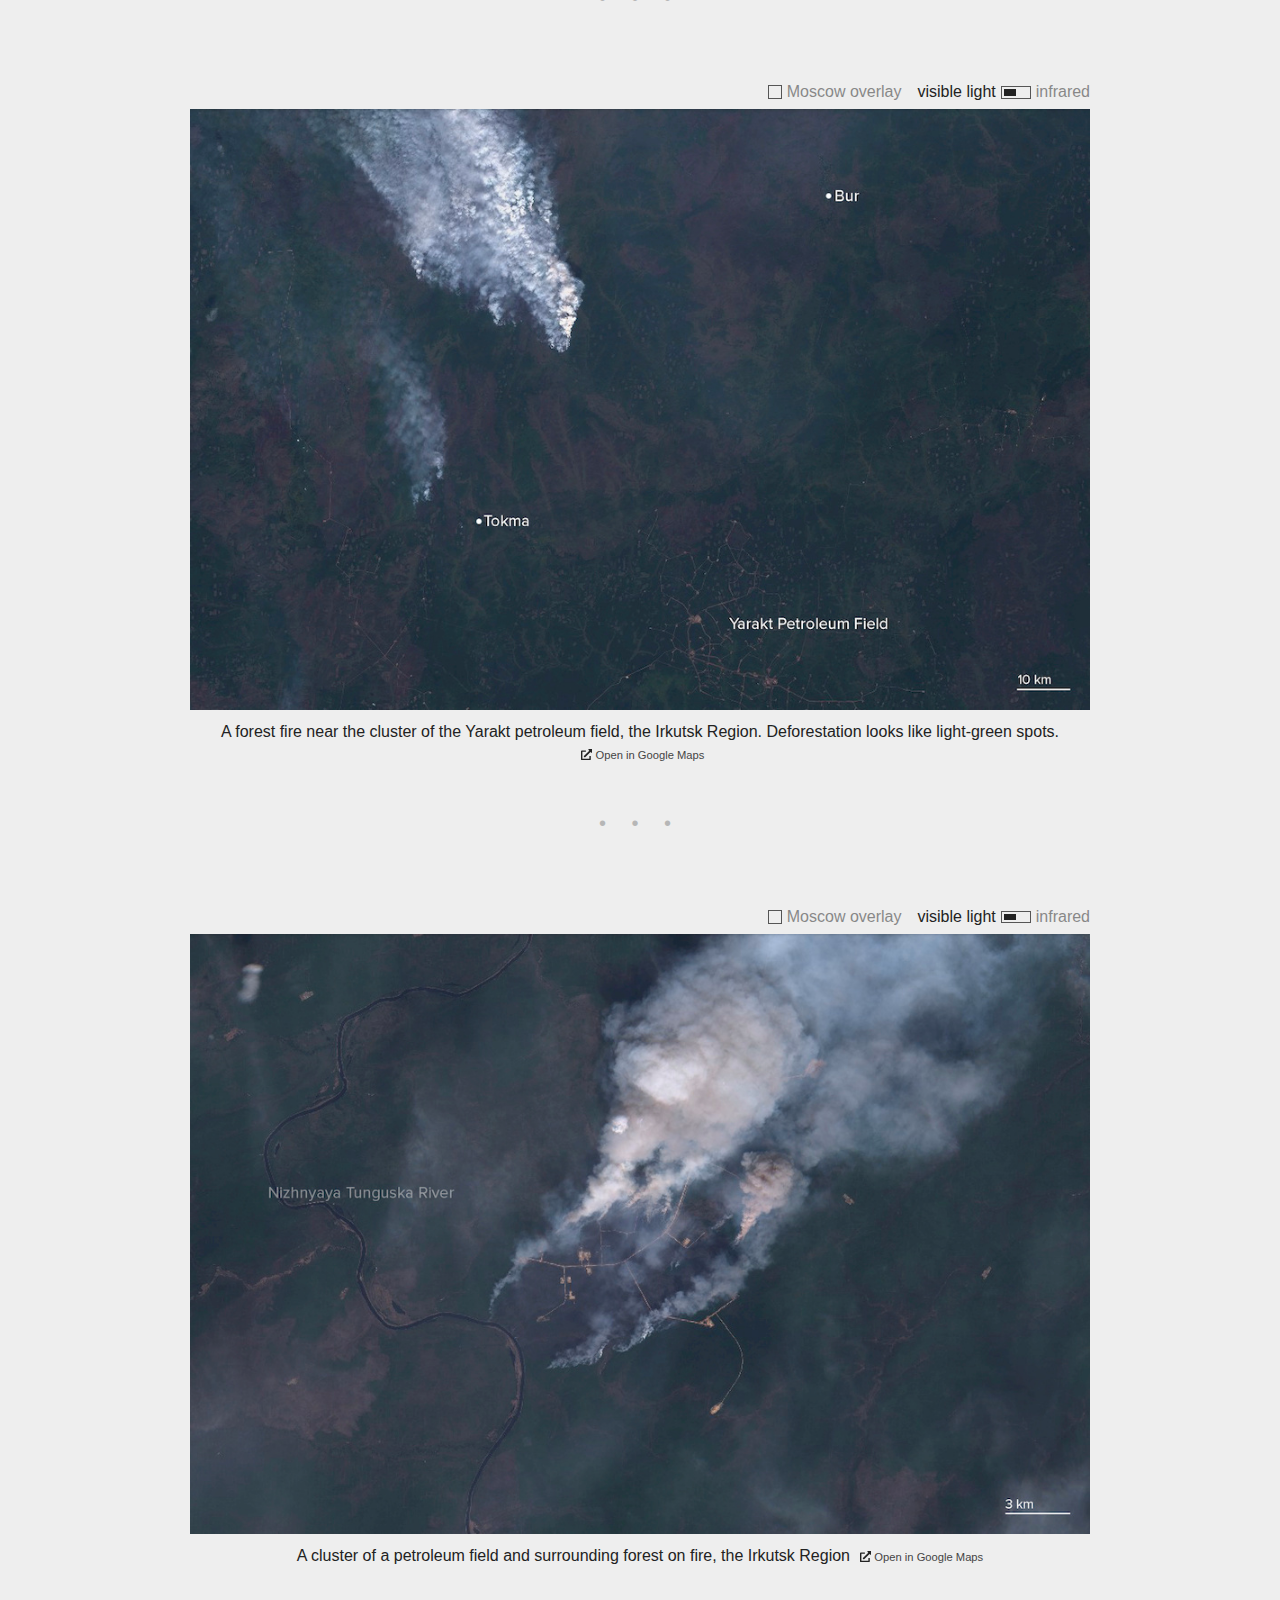
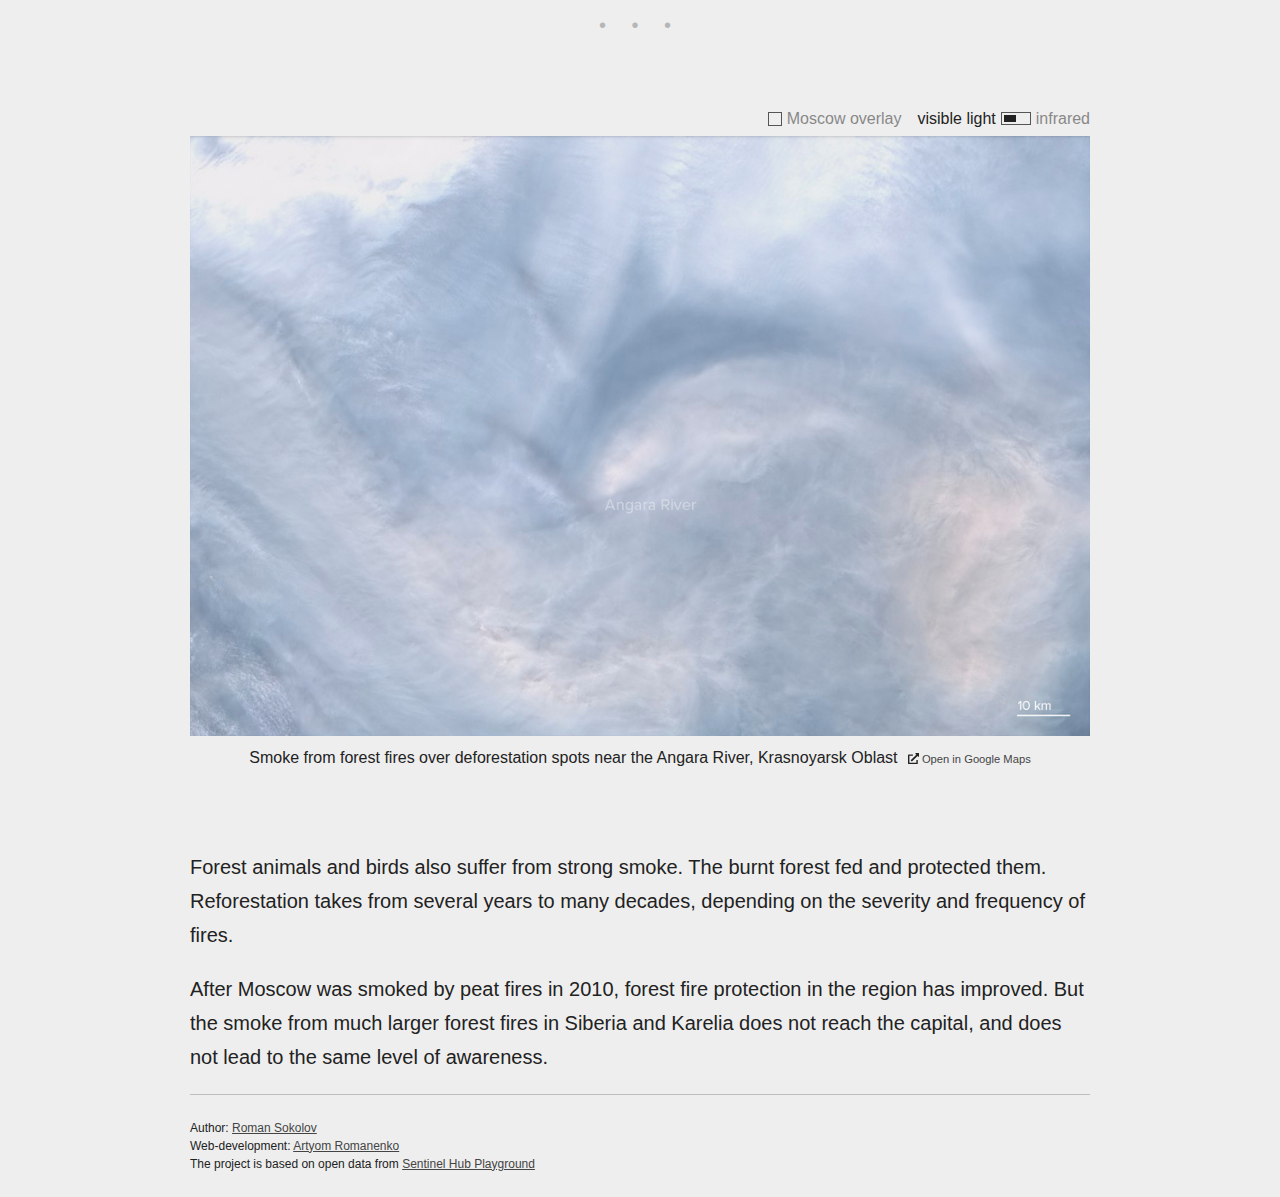
==== commit 2a1f6efe: "Update index.html" ====
--- a/russia/index.html
+++ b/russia/index.html
@@ -26,15 +26,6 @@
 		</defs>
 	</svg>
 </head>
-<!-- Google tag (gtag.js) -->
-<script async src="https://www.googletagmanager.com/gtag/js?id=G-F2J5BFJZ40"></script>
-<script>
-  window.dataLayer = window.dataLayer || [];
-  function gtag(){dataLayer.push(arguments);}
-  gtag('js', new Date());
-
-  gtag('config', 'G-F2J5BFJZ40');
-</script>
 <body>
 	<menu class=lang>
 		<a href='#ru' title='По-русски'>
